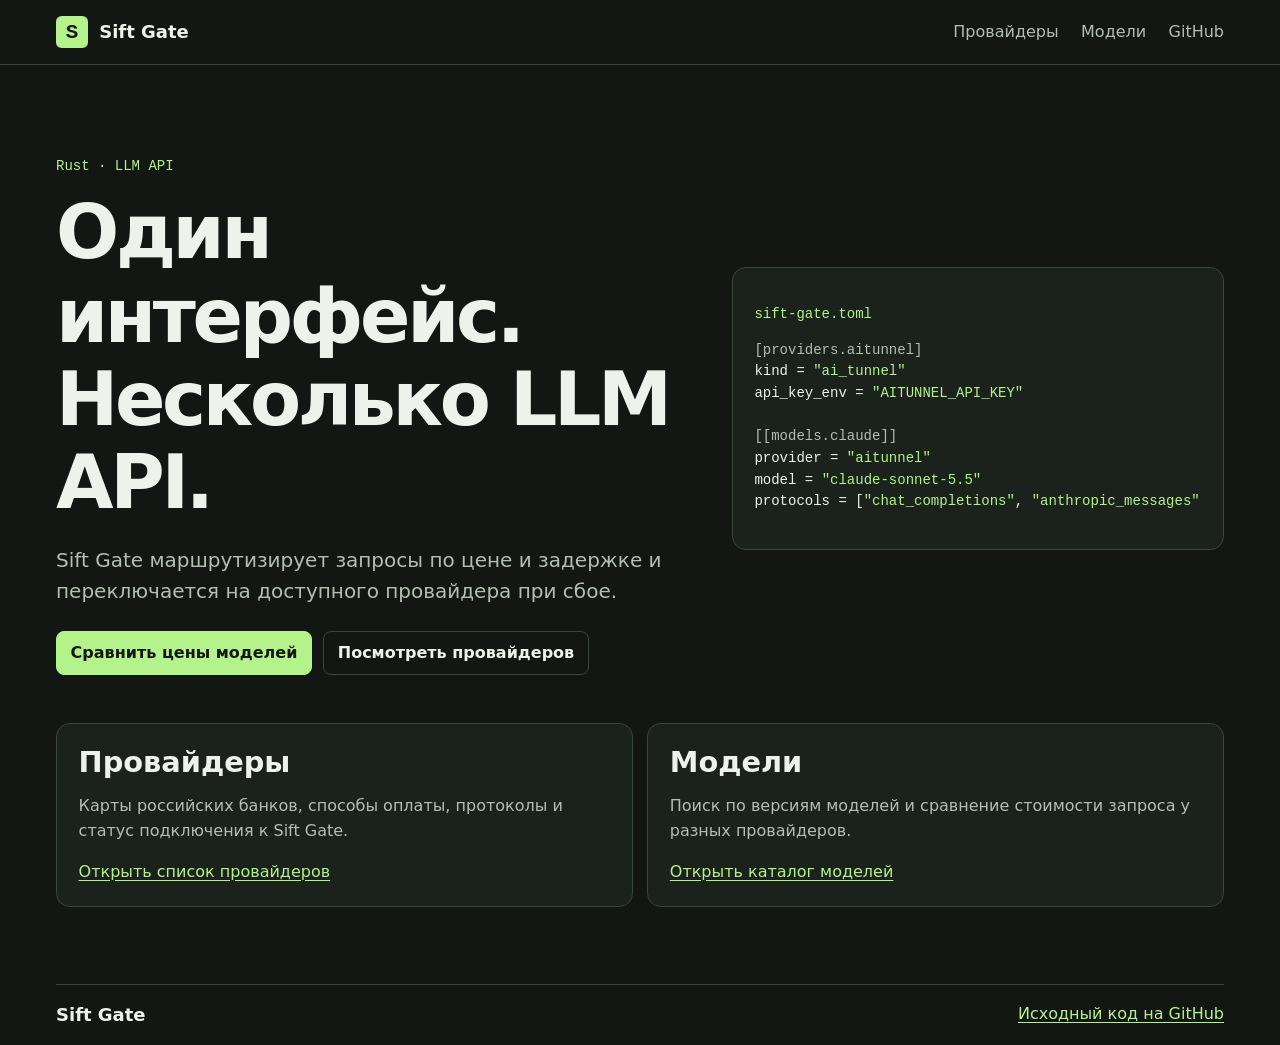
==== site/index.html @ dddf6aef "Publish Sift Gate and provider catalog" ====
<!doctype html>
<html lang="ru">
<head>
  <meta charset="utf-8">
  <meta name="viewport" content="width=device-width, initial-scale=1">
  <meta name="theme-color" content="#121713">
  <title>Sift Gate</title>
  <link rel="stylesheet" href="./style.css">

</head>
<body >
<header class="top"><div class="wrap bar"><a class="brand" href="./"><span class="mark" aria-hidden="true">S</span>Sift Gate</a><nav aria-label="Основная навигация"><a  href="./providers/">Провайдеры</a><a  href="./models/">Модели</a><a href="https://github.com/olluorg/sift-gate">GitHub</a></nav></div></header>
<main class="wrap">
<section class="hero"><div><p class="eyebrow">Rust · LLM API</p><h1>Один интерфейс.<br>Несколько LLM API.</h1>
<p class="lead">Sift Gate маршрутизирует запросы по цене и задержке и переключается на доступного провайдера при сбое.</p>
<div class="actions"><a class="button" href="./models/">Сравнить цены моделей</a><a class="button secondary" href="./providers/">Посмотреть провайдеров</a></div></div>
<div class="snippet"><p class="eyebrow">sift-gate.toml</p><pre><code><span class="muted">[providers.aitunnel]</span>
kind = <span>"ai_tunnel"</span>
api_key_env = <span>"AITUNNEL_API_KEY"</span>

<span class="muted">[[models.claude]]</span>
provider = <span>"aitunnel"</span>
model = <span>"claude-sonnet-5.5"</span>
protocols = [<span>"chat_completions"</span>, <span>"anthropic_messages"</span>]</code></pre></div>
</section>
<section class="links"><article><h2>Провайдеры</h2><p>Карты российских банков, способы оплаты, протоколы и статус подключения к Sift Gate.</p><a href="./providers/">Открыть список провайдеров</a></article><article><h2>Модели</h2><p>Поиск по версиям моделей и сравнение стоимости запроса у разных провайдеров.</p><a href="./models/">Открыть каталог моделей</a></article></section></main>
<footer class="wrap footer"><a class="brand" href="./">Sift Gate</a><a href="https://github.com/olluorg/sift-gate">Исходный код на GitHub</a></footer>
</body>
</html>
---- site/style.css ----
* { box-sizing: border-box; }
:root { color-scheme: dark; --bg: #121713; --panel: #1b221c; --ink: #edf3ea; --muted: #b2bfb2; --line: #39463b; --accent: #b4f28b; }
body { margin: 0; background: var(--bg); color: var(--ink); font: 1rem/1.55 system-ui, sans-serif; }
a { color: var(--accent); text-underline-offset: .2em; }
a:hover { color: #e0ffc8; }
:focus-visible { outline: 2px solid var(--accent); outline-offset: 4px; }
.wrap { width: min(100% - 2rem, 73rem); margin-inline: auto; }
.top { border-bottom: 1px solid var(--line); }
.bar, .footer { display: flex; justify-content: space-between; align-items: center; flex-wrap: wrap; gap: 1rem; padding-block: 1rem; }
.brand { display: inline-flex; align-items: center; gap: .7rem; color: var(--ink); text-decoration: none; font-weight: 750; font-size: 1.125rem; }
.mark { display: grid; place-items: center; width: 2rem; height: 2rem; background: var(--accent); color: var(--bg); font: 700 1.3rem ui-monospace, monospace; border-radius: .35rem; }
nav { display: flex; flex-wrap: wrap; gap: 1.4rem; }
nav a { color: var(--muted); text-decoration: none; }
nav [aria-current] { color: var(--accent); text-decoration: underline; }
main { min-height: 75vh; padding-block: clamp(2rem, 6vw, 5rem); }
.hero { display: grid; grid-template-columns: 1.3fr 1fr; align-items: center; gap: 2.25rem; }
h1, h2 { line-height: 1.12; }
h1 { font-size: clamp(2.1rem, 6vw, 4.65rem); letter-spacing: -.045em; margin: 0; }
h2 { font-size: clamp(1.3rem, 3vw, 1.8rem); margin: 0 0 .6rem; }
.lead { color: var(--muted); font-size: clamp(1rem, 2vw, 1.25rem); max-width: 45rem; }
.eyebrow { color: var(--accent); font-family: ui-monospace, monospace; font-size: .875rem; }
.actions { display: flex; gap: .7rem; flex-wrap: wrap; margin-top: 1.5rem; }
.button { display: inline-block; border-radius: .5rem; border: 1px solid var(--accent); background: var(--accent); color: var(--bg); padding: .55rem .85rem; font: inherit; font-weight: 650; text-decoration: none; cursor: pointer; }
.button:hover { color: var(--bg); background: #e0ffc8; }
.secondary { background: transparent; color: var(--ink); border-color: var(--line); }
.snippet, .links article, .card, .group, .controls { background: var(--panel); border: 1px solid var(--line); border-radius: .85rem; padding: clamp(.85rem, 2vw, 1.35rem); min-width: 0; }
.snippet pre { overflow: auto; font-size: .875rem; }
.snippet span { color: var(--accent); }
.snippet .muted { color: var(--muted); }
.links, .cards { display: grid; grid-template-columns: repeat(2, minmax(0, 1fr)); gap: .9rem; }
.links { margin-top: 3rem; }
.links p, .card p, .method, .summary, .footer { color: var(--muted); }
.intro { margin-bottom: 1.6rem; }
.controls { display: grid; grid-template-columns: 2fr 1fr auto; align-items: end; gap: 1rem; margin-bottom: .6rem; }
.controls.tokens { grid-template-columns: repeat(3, minmax(0, 1fr)); }
label { display: grid; gap: .35rem; min-width: 0; }
input, select { width: 100%; color: var(--ink); background: var(--bg); border: 1px solid var(--line); border-radius: .4rem; padding: .5rem .65rem; font: inherit; }
.check { display: flex; align-items: center; gap: .5rem; padding-block: .5rem; }
.check input { width: 1.15rem; height: 1.15rem; margin: 0; accent-color: var(--accent); }
.tags, .sources { display: flex; gap: .45rem .85rem; flex-wrap: wrap; }
.tag { padding: .18rem .48rem; border: 1px solid var(--line); border-radius: .4rem; font-size: .875rem; }
.good { color: var(--accent); }
.card code { overflow-wrap: anywhere; }
.card pre { overflow: auto; font-size: .875rem; }
.card details { margin: .8rem 0; }
.method { margin-block: .9rem; }
summary { cursor: pointer; }
.group { margin-bottom: .8rem; }
.group h2 { overflow-wrap: anywhere; }
.table-wrap { overflow-x: auto; }
table { width: 100%; border-collapse: collapse; text-align: left; }
td, th { border-top: 1px solid var(--line); padding: .55rem .4rem; vertical-align: top; }
th, small { font-size: .875rem; color: var(--muted); }
td:first-child { min-width: 10rem; overflow-wrap: anywhere; }
td strong { display: block; }
td:not(:first-child) { white-space: nowrap; }
.footer { border-top: 1px solid var(--line); }
[hidden] { display: none !important; }
@media (max-width: 48rem) { .hero, .cards, .links { grid-template-columns: 1fr; } .controls { grid-template-columns: 1fr 1fr; } .controls > label:first-child { grid-column: 1 / -1; } .controls.tokens > label:first-child { grid-column: auto; } }
@media (max-width: 27rem) { .controls.tokens { grid-template-columns: 1fr; } nav { gap: .8rem; } }
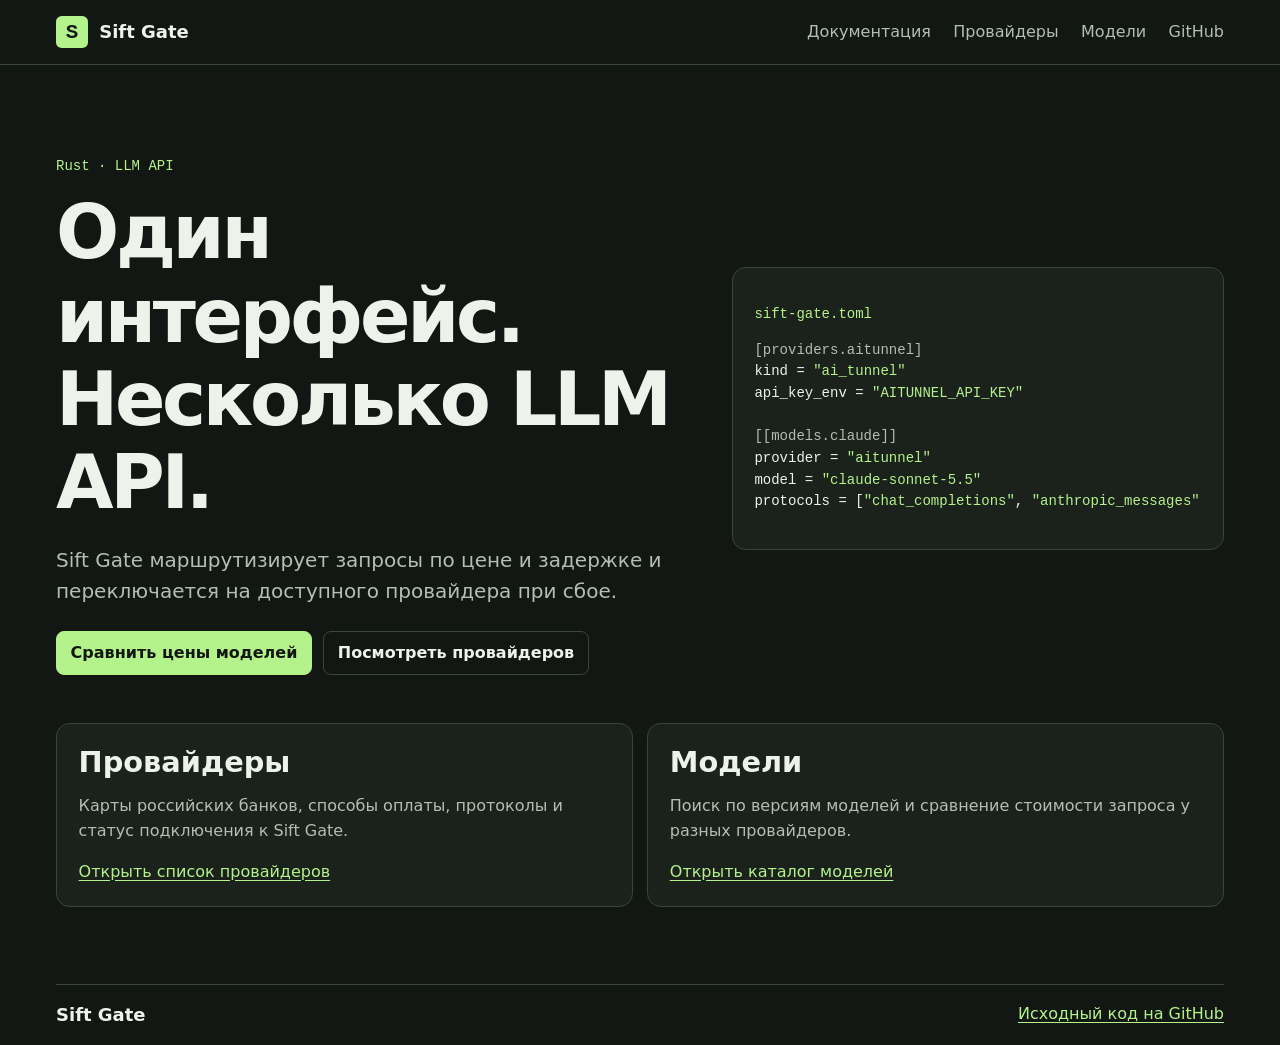
==== commit 67238921: "Publish library guide and Rust API reference" ====
--- a/site/index.html
+++ b/site/index.html
@@ -9,7 +9,7 @@
 
 </head>
 <body >
-<header class="top"><div class="wrap bar"><a class="brand" href="./"><span class="mark" aria-hidden="true">S</span>Sift Gate</a><nav aria-label="Основная навигация"><a  href="./providers/">Провайдеры</a><a  href="./models/">Модели</a><a href="https://github.com/olluorg/sift-gate">GitHub</a></nav></div></header>
+<header class="top"><div class="wrap bar"><a class="brand" href="./"><span class="mark" aria-hidden="true">S</span>Sift Gate</a><nav aria-label="Основная навигация"><a href="./docs/">Документация</a><a  href="./providers/">Провайдеры</a><a  href="./models/">Модели</a><a href="https://github.com/olluorg/sift-gate">GitHub</a></nav></div></header>
 <main class="wrap">
 <section class="hero"><div><p class="eyebrow">Rust · LLM API</p><h1>Один интерфейс.<br>Несколько LLM API.</h1>
 <p class="lead">Sift Gate маршрутизирует запросы по цене и задержке и переключается на доступного провайдера при сбое.</p>
--- a/site/style.css
+++ b/site/style.css
@@ -55,6 +55,11 @@
 td strong { display: block; }
 td:not(:first-child) { white-space: nowrap; }
 .footer { border-top: 1px solid var(--line); }
+.docs { max-width: 55rem; }
+.docs section + section, .docs nav + section { margin-top: 2.75rem; }
+.docs pre { overflow: auto; padding: 1rem; border: 1px solid var(--line); border-radius: .5rem; background: var(--panel); }
+.docs dt { font-weight: 650; margin-top: .6rem; }
+.docs dd { margin: 0; }
 [hidden] { display: none !important; }
 @media (max-width: 48rem) { .hero, .cards, .links { grid-template-columns: 1fr; } .controls { grid-template-columns: 1fr 1fr; } .controls > label:first-child { grid-column: 1 / -1; } .controls.tokens > label:first-child { grid-column: auto; } }
 @media (max-width: 27rem) { .controls.tokens { grid-template-columns: 1fr; } nav { gap: .8rem; } }
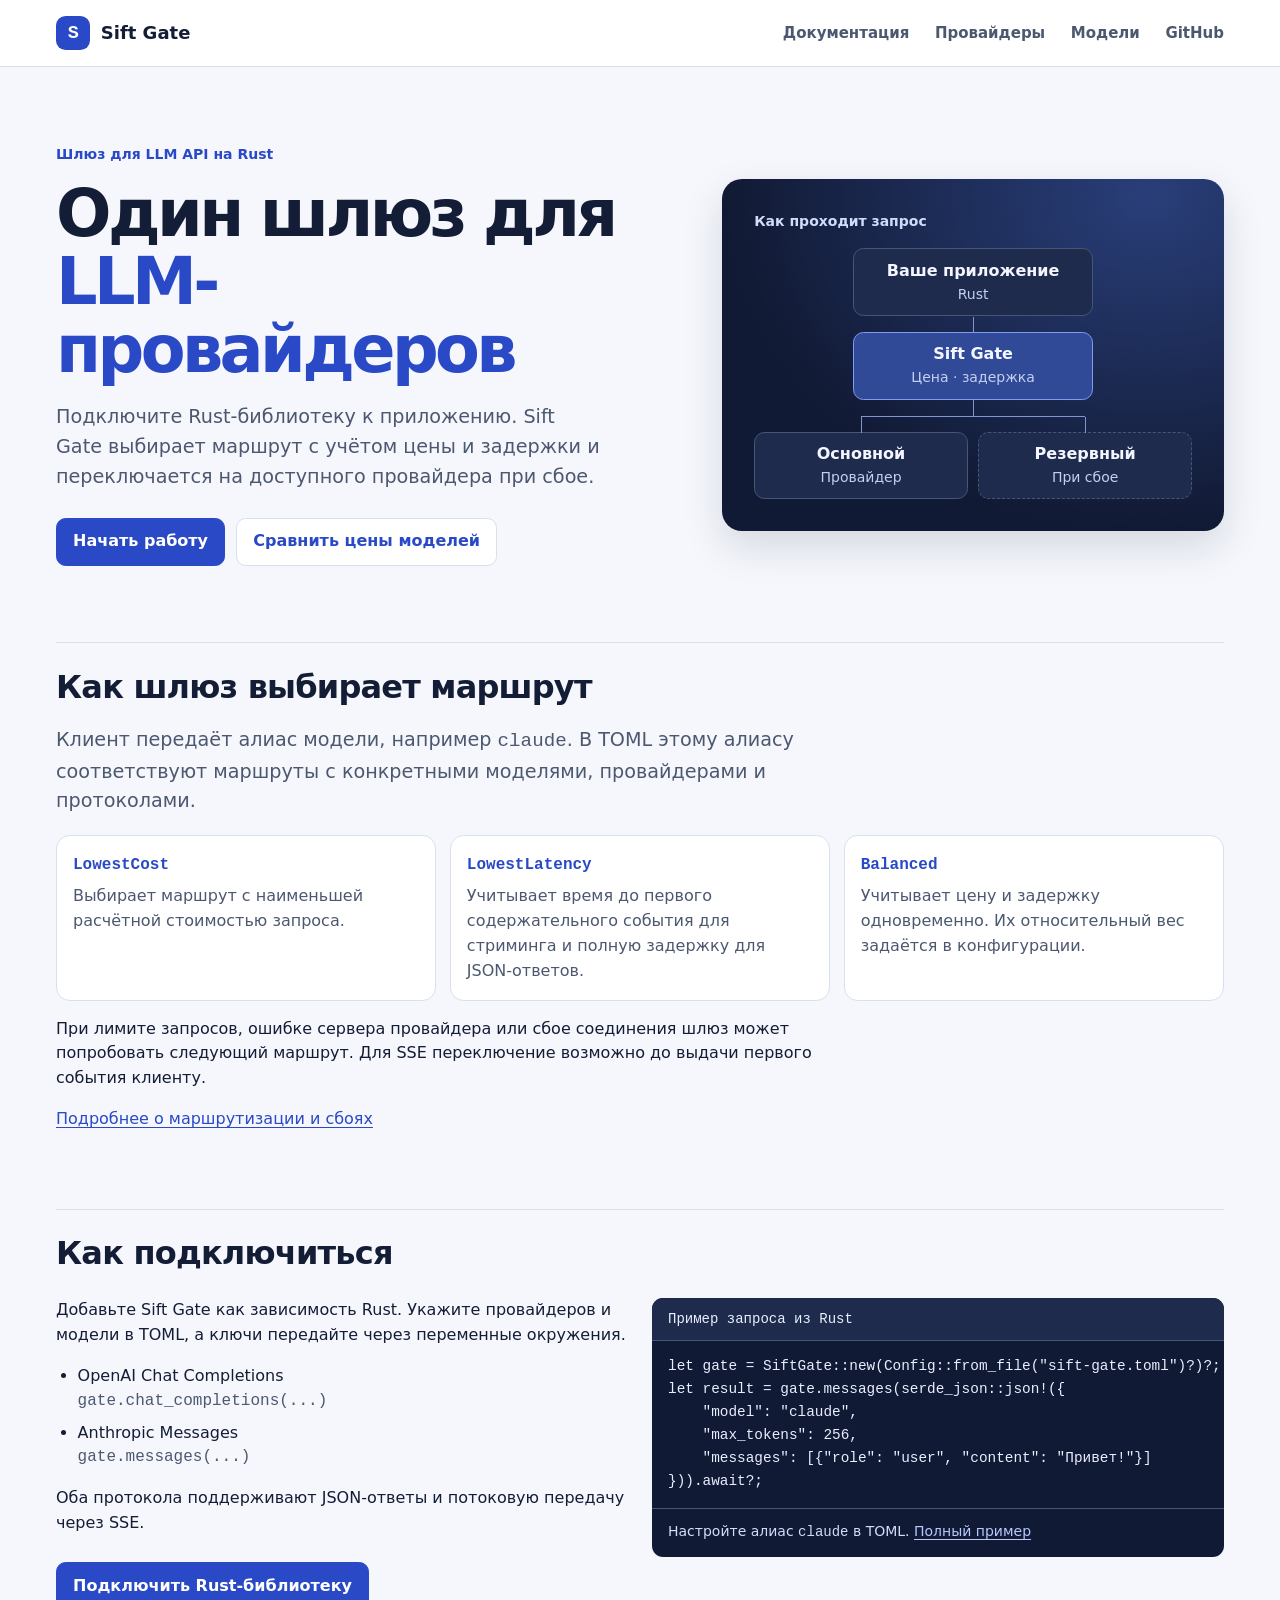
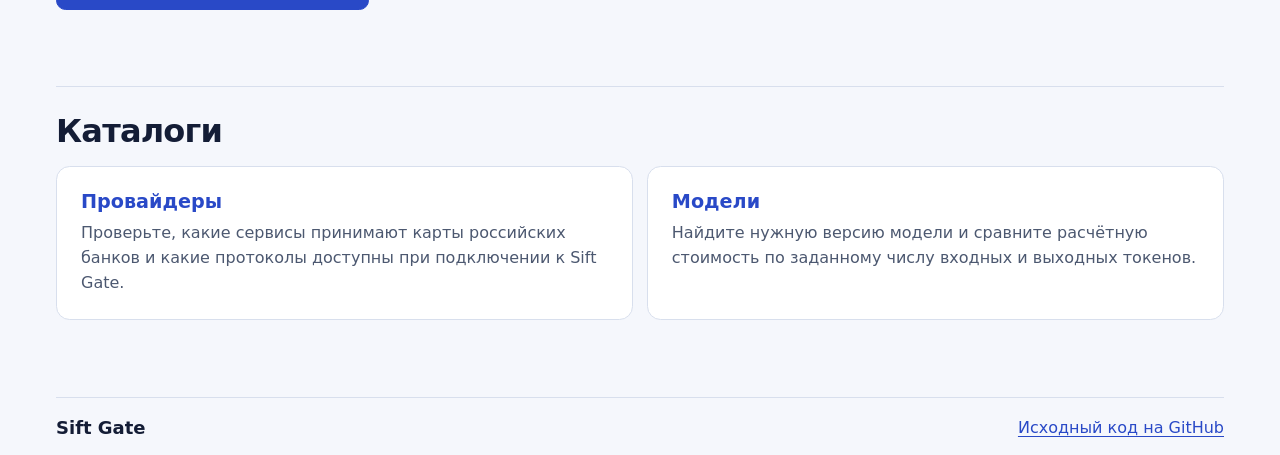
==== commit c55052dd: "Redesign site theme and expand homepage" ====
--- a/site/index.html
+++ b/site/index.html
@@ -3,27 +3,86 @@
 <head>
   <meta charset="utf-8">
   <meta name="viewport" content="width=device-width, initial-scale=1">
-  <meta name="theme-color" content="#121713">
-  <title>Sift Gate</title>
+  <meta name="theme-color" content="#f5f7fc">
+  <meta name="description" content="Sift Gate маршрутизирует LLM-запросы между провайдерами. Сравните цены моделей и подключите шлюз к своему приложению.">
+  <title>Sift Gate — шлюз для LLM API</title>
   <link rel="stylesheet" href="./style.css">
-
 </head>
-<body >
-<header class="top"><div class="wrap bar"><a class="brand" href="./"><span class="mark" aria-hidden="true">S</span>Sift Gate</a><nav aria-label="Основная навигация"><a href="./docs/">Документация</a><a  href="./providers/">Провайдеры</a><a  href="./models/">Модели</a><a href="https://github.com/olluorg/sift-gate">GitHub</a></nav></div></header>
-<main class="wrap">
-<section class="hero"><div><p class="eyebrow">Rust · LLM API</p><h1>Один интерфейс.<br>Несколько LLM API.</h1>
-<p class="lead">Sift Gate маршрутизирует запросы по цене и задержке и переключается на доступного провайдера при сбое.</p>
-<div class="actions"><a class="button" href="./models/">Сравнить цены моделей</a><a class="button secondary" href="./providers/">Посмотреть провайдеров</a></div></div>
-<div class="snippet"><p class="eyebrow">sift-gate.toml</p><pre><code><span class="muted">[providers.aitunnel]</span>
-kind = <span>"ai_tunnel"</span>
-api_key_env = <span>"AITUNNEL_API_KEY"</span>
-
-<span class="muted">[[models.claude]]</span>
-provider = <span>"aitunnel"</span>
-model = <span>"claude-sonnet-5.5"</span>
-protocols = [<span>"chat_completions"</span>, <span>"anthropic_messages"</span>]</code></pre></div>
-</section>
-<section class="links"><article><h2>Провайдеры</h2><p>Карты российских банков, способы оплаты, протоколы и статус подключения к Sift Gate.</p><a href="./providers/">Открыть список провайдеров</a></article><article><h2>Модели</h2><p>Поиск по версиям моделей и сравнение стоимости запроса у разных провайдеров.</p><a href="./models/">Открыть каталог моделей</a></article></section></main>
+<body>
+<a class="skip" href="#content">К содержимому</a>
+<header class="top"><div class="wrap bar"><a class="brand" href="./" aria-current="page"><span class="mark" aria-hidden="true">S</span>Sift Gate</a><nav aria-label="Основная навигация"><a href="./docs/">Документация</a><a href="./providers/">Провайдеры</a><a href="./models/">Модели</a><a href="https://github.com/olluorg/sift-gate">GitHub</a></nav></div></header>
+<main class="wrap home" id="content">
+  <section class="hero" aria-labelledby="hero-title">
+    <div>
+      <p class="eyebrow">Шлюз для LLM API на Rust</p>
+      <h1 id="hero-title">Один шлюз для <em>LLM-провайдеров</em></h1>
+      <p class="lead">Подключите Rust-библиотеку к приложению. Sift Gate выбирает маршрут с учётом цены и задержки и переключается на доступного провайдера при сбое.</p>
+      <div class="actions">
+        <a class="button" href="./docs/">Начать работу</a>
+        <a class="button secondary" href="./models/">Сравнить цены моделей</a>
+      </div>
+    </div>
+    <figure class="routing-flow">
+      <figcaption>Как проходит запрос</figcaption>
+      <div class="flow-node flow-client">Ваше приложение <small>Rust</small></div>
+      <div class="flow-node flow-gate">Sift Gate <small>Цена · задержка</small></div>
+      <ul class="flow-routes">
+        <li class="flow-node">Основной <small>Провайдер</small></li>
+        <li class="flow-node">Резервный <small>При сбое</small></li>
+      </ul>
+    </figure>
+  </section>
+  <section class="home-section" aria-labelledby="routing-title">
+    <h2 id="routing-title">Как шлюз выбирает маршрут</h2>
+    <p class="lead">Клиент передаёт алиас модели, например <code>claude</code>. В TOML этому алиасу соответствуют маршруты с конкретными моделями, провайдерами и протоколами.</p>
+    <dl class="strategy-grid">
+      <div><dt><code>LowestCost</code></dt><dd>Выбирает маршрут с наименьшей расчётной стоимостью запроса.</dd></div>
+      <div><dt><code>LowestLatency</code></dt><dd>Учитывает время до первого содержательного события для стриминга и полную задержку для JSON-ответов.</dd></div>
+      <div><dt><code>Balanced</code></dt><dd>Учитывает цену и задержку одновременно. Их относительный вес задаётся в конфигурации.</dd></div>
+    </dl>
+    <p>При лимите запросов, ошибке сервера провайдера или сбое соединения шлюз может попробовать следующий маршрут. Для SSE переключение возможно до выдачи первого события клиенту.</p>
+    <a href="./docs/#routing">Подробнее о маршрутизации и сбоях</a>
+  </section>
+  <section class="home-section" aria-labelledby="connect-title">
+    <h2 id="connect-title">Как подключиться</h2>
+    <div class="connect-grid">
+      <div>
+        <p>Добавьте Sift Gate как зависимость Rust. Укажите провайдеров и модели в TOML, а ключи передайте через переменные окружения.</p>
+        <ul class="protocol-list">
+          <li>OpenAI Chat Completions <code>gate.chat_completions(...)</code></li>
+          <li>Anthropic Messages <code>gate.messages(...)</code></li>
+        </ul>
+        <p>Оба протокола поддерживают JSON-ответы и потоковую передачу через SSE.</p>
+        <div class="actions">
+          <a class="button" href="./docs/#setup">Подключить Rust-библиотеку</a>
+        </div>
+      </div>
+      <figure class="code-block connect-example">
+        <figcaption>Пример запроса из Rust</figcaption>
+        <pre tabindex="0"><code>let gate = SiftGate::new(Config::from_file("sift-gate.toml")?)?;
+let result = gate.messages(serde_json::json!({
+    "model": "claude",
+    "max_tokens": 256,
+    "messages": [{"role": "user", "content": "Привет!"}]
+})).await?;</code></pre>
+        <p>Настройте алиас <code>claude</code> в TOML. <a href="./docs/#requests">Полный пример</a></p>
+      </figure>
+    </div>
+  </section>
+  <section class="home-section" aria-labelledby="catalog-title">
+    <h2 id="catalog-title">Каталоги</h2>
+    <div class="catalog-grid">
+      <a class="section-card" href="./providers/">
+        <h3>Провайдеры</h3>
+        <p>Проверьте, какие сервисы принимают карты российских банков и какие протоколы доступны при подключении к Sift Gate.</p>
+      </a>
+      <a class="section-card" href="./models/">
+        <h3>Модели</h3>
+        <p>Найдите нужную версию модели и сравните расчётную стоимость по заданному числу входных и выходных токенов.</p>
+      </a>
+    </div>
+  </section>
+</main>
 <footer class="wrap footer"><a class="brand" href="./">Sift Gate</a><a href="https://github.com/olluorg/sift-gate">Исходный код на GitHub</a></footer>
 </body>
 </html>
--- a/site/style.css
+++ b/site/style.css
@@ -1,35 +1,46 @@
 * { box-sizing: border-box; }
-:root { color-scheme: dark; --bg: #121713; --panel: #1b221c; --ink: #edf3ea; --muted: #b2bfb2; --line: #39463b; --accent: #b4f28b; }
+:root {
+  color-scheme: light;
+  --bg: #f5f7fc;
+  --panel: #fff;
+  --ink: #141d36;
+  --muted: #4c5870;
+  --line: #d8dfed;
+  --accent: #2949c7;
+  --accent-hover: #1e359a;
+  --accent-soft: #eaf0ff;
+  --night: #111a34;
+  --night-panel: #1e2b4d;
+  --night-line: #465677;
+}
 body { margin: 0; background: var(--bg); color: var(--ink); font: 1rem/1.55 system-ui, sans-serif; }
 a { color: var(--accent); text-underline-offset: .2em; }
-a:hover { color: #e0ffc8; }
+a:hover { color: var(--accent-hover); }
 :focus-visible { outline: 2px solid var(--accent); outline-offset: 4px; }
+.skip { position: absolute; z-index: 2; inset: .5rem auto auto .5rem; transform: translateY(-150%); padding: .4rem .8rem; background: var(--panel); }
+.skip:focus { transform: none; }
 .wrap { width: min(100% - 2rem, 73rem); margin-inline: auto; }
-.top { border-bottom: 1px solid var(--line); }
-.bar, .footer { display: flex; justify-content: space-between; align-items: center; flex-wrap: wrap; gap: 1rem; padding-block: 1rem; }
-.brand { display: inline-flex; align-items: center; gap: .7rem; color: var(--ink); text-decoration: none; font-weight: 750; font-size: 1.125rem; }
-.mark { display: grid; place-items: center; width: 2rem; height: 2rem; background: var(--accent); color: var(--bg); font: 700 1.3rem ui-monospace, monospace; border-radius: .35rem; }
-nav { display: flex; flex-wrap: wrap; gap: 1.4rem; }
-nav a { color: var(--muted); text-decoration: none; }
+.top { border-bottom: 1px solid var(--line); background: var(--panel); }
+.bar, .footer { display: flex; justify-content: space-between; align-items: center; flex-wrap: wrap; gap: .8rem 1.2rem; padding-block: 1rem; }
+.brand { display: inline-flex; align-items: center; gap: .65rem; color: var(--ink); text-decoration: none; font-weight: 760; font-size: 1.125rem; }
+.mark { display: grid; place-items: center; width: 2.15rem; height: 2.15rem; background: var(--accent); color: #fff; font: 700 1.15rem ui-monospace, monospace; border-radius: .6rem; }
+nav { display: flex; flex-wrap: wrap; gap: .45rem clamp(.85rem, 2vw, 1.65rem); }
+nav a { color: var(--muted); text-decoration: none; font-size: .9375rem; font-weight: 580; }
 nav [aria-current] { color: var(--accent); text-decoration: underline; }
 main { min-height: 75vh; padding-block: clamp(2rem, 6vw, 5rem); }
-.hero { display: grid; grid-template-columns: 1.3fr 1fr; align-items: center; gap: 2.25rem; }
-h1, h2 { line-height: 1.12; }
-h1 { font-size: clamp(2.1rem, 6vw, 4.65rem); letter-spacing: -.045em; margin: 0; }
-h2 { font-size: clamp(1.3rem, 3vw, 1.8rem); margin: 0 0 .6rem; }
-.lead { color: var(--muted); font-size: clamp(1rem, 2vw, 1.25rem); max-width: 45rem; }
-.eyebrow { color: var(--accent); font-family: ui-monospace, monospace; font-size: .875rem; }
-.actions { display: flex; gap: .7rem; flex-wrap: wrap; margin-top: 1.5rem; }
-.button { display: inline-block; border-radius: .5rem; border: 1px solid var(--accent); background: var(--accent); color: var(--bg); padding: .55rem .85rem; font: inherit; font-weight: 650; text-decoration: none; cursor: pointer; }
-.button:hover { color: var(--bg); background: #e0ffc8; }
-.secondary { background: transparent; color: var(--ink); border-color: var(--line); }
-.snippet, .links article, .card, .group, .controls { background: var(--panel); border: 1px solid var(--line); border-radius: .85rem; padding: clamp(.85rem, 2vw, 1.35rem); min-width: 0; }
-.snippet pre { overflow: auto; font-size: .875rem; }
-.snippet span { color: var(--accent); }
-.snippet .muted { color: var(--muted); }
-.links, .cards { display: grid; grid-template-columns: repeat(2, minmax(0, 1fr)); gap: .9rem; }
-.links { margin-top: 3rem; }
-.links p, .card p, .method, .summary, .footer { color: var(--muted); }
+h1, h2, h3 { line-height: 1.12; }
+h1 { font-size: clamp(2.1rem, 6vw, 4.65rem); letter-spacing: -.055em; margin: 0; }
+h2 { font-size: clamp(1.35rem, 3vw, 2rem); letter-spacing: -.025em; margin: 0 0 .65rem; }
+.lead { color: var(--muted); font-size: clamp(1rem, 2vw, 1.2rem); max-width: 43rem; }
+.eyebrow { color: var(--accent); font-size: .875rem; font-weight: 720; }
+.actions { display: flex; gap: .7rem; flex-wrap: wrap; margin-top: 1.65rem; }
+.button { display: inline-block; border-radius: .6rem; border: 1px solid var(--accent); background: var(--accent); color: #fff; padding: .65rem 1rem; font: inherit; font-weight: 650; text-decoration: none; cursor: pointer; }
+.button:hover { color: #fff; background: var(--accent-hover); border-color: var(--accent-hover); }
+.secondary { background: var(--panel); color: var(--accent); border-color: var(--line); }
+.secondary:hover { color: var(--accent-hover); background: var(--accent-soft); border-color: var(--accent); }
+.card, .group, .controls { background: var(--panel); border: 1px solid var(--line); border-radius: .85rem; padding: clamp(.85rem, 2vw, 1.35rem); min-width: 0; }
+.cards { display: grid; grid-template-columns: repeat(2, minmax(0, 1fr)); gap: .9rem; }
+.card p, .method, .summary, .footer { color: var(--muted); }
 .intro { margin-bottom: 1.6rem; }
 .controls { display: grid; grid-template-columns: 2fr 1fr auto; align-items: end; gap: 1rem; margin-bottom: .6rem; }
 .controls.tokens { grid-template-columns: repeat(3, minmax(0, 1fr)); }
@@ -42,6 +53,12 @@
 .good { color: var(--accent); }
 .card code { overflow-wrap: anywhere; }
 .card pre { overflow: auto; font-size: .875rem; }
+.code-block { margin: .95rem 0; border-radius: .7rem; overflow: hidden; background: var(--night); color: #e9eeff; }
+.code-block figcaption { display: flex; min-height: 2.65rem; align-items: center; justify-content: space-between; padding: .35rem 1rem; border-bottom: 1px solid var(--night-line); background: var(--night-panel); color: #e9eeff; font: .875rem ui-monospace, monospace; }
+.code-block button { cursor: pointer; font: inherit; font-family: system-ui, sans-serif; color: #fff; min-width: 7.5rem; background: transparent; border: 1px solid #8595bc; border-radius: .35rem; padding: .18rem .5rem; }
+.code-block button:hover { background: #35466d; }
+.code-block > pre { margin: 0; padding: .9rem 1rem; overflow: auto; font: .9rem/1.6 ui-monospace, Consolas, monospace; color-scheme: dark; }
+.code-block pre:focus-visible { outline-offset: -4px; }
 .card details { margin: .8rem 0; }
 .method { margin-block: .9rem; }
 summary { cursor: pointer; }
@@ -55,11 +72,70 @@
 td strong { display: block; }
 td:not(:first-child) { white-space: nowrap; }
 .footer { border-top: 1px solid var(--line); }
-.docs { max-width: 55rem; }
-.docs section + section, .docs nav + section { margin-top: 2.75rem; }
-.docs pre { overflow: auto; padding: 1rem; border: 1px solid var(--line); border-radius: .5rem; background: var(--panel); }
-.docs dt { font-weight: 650; margin-top: .6rem; }
-.docs dd { margin: 0; }
 [hidden] { display: none !important; }
-@media (max-width: 48rem) { .hero, .cards, .links { grid-template-columns: 1fr; } .controls { grid-template-columns: 1fr 1fr; } .controls > label:first-child { grid-column: 1 / -1; } .controls.tokens > label:first-child { grid-column: auto; } }
+@media (max-width: 48rem) { .cards { grid-template-columns: 1fr; } .controls { grid-template-columns: 1fr 1fr; } .controls > label:first-child { grid-column: 1 / -1; } .controls.tokens > label:first-child { grid-column: auto; } }
 @media (max-width: 27rem) { .controls.tokens { grid-template-columns: 1fr; } nav { gap: .8rem; } }
+
+.home { padding-block: clamp(2.25rem, 6vw, 5rem) clamp(3rem, 6vw, 5rem); }
+.hero { display: grid; grid-template-columns: minmax(0, 1.2fr) minmax(0, 1fr); align-items: center; gap: clamp(2rem, 5vw, 4rem); }
+.hero .eyebrow { margin: 0 0 .9rem; }
+.hero h1 { font-size: clamp(2rem, 5.1vw, 4.65rem); line-height: 1.04; overflow-wrap: anywhere; }
+.hero h1 em { display: block; color: var(--accent); font-style: normal; }
+.hero .lead { max-width: 34rem; margin: 1.15rem 0 0; }
+
+.routing-flow {
+  --flow-line: #8295ce;
+  margin: 0;
+  border-radius: 1.25rem;
+  padding: clamp(1rem, 3vw, 2rem);
+  color: #f3f6ff;
+  background:
+    radial-gradient(ellipse at 85% 5%, #293e79, transparent 70%),
+    var(--night);
+  box-shadow: 0 1rem 2.5rem #111a3422;
+}
+.routing-flow figcaption { margin-bottom: 1rem; color: #d1dcfb; font-size: .875rem; font-weight: 650; }
+.flow-node { position: relative; border: 1px solid var(--night-line); border-radius: .65rem; padding: .6rem .5rem; background: var(--night-panel); text-align: center; font-weight: 700; }
+.flow-node small { display: block; color: #c3d0f0; font-weight: 450; }
+.flow-client, .flow-gate { width: min(100%, 15rem); margin-inline: auto; }
+.flow-gate { margin-top: 1rem; background: #314a98; border-color: #829bf4; }
+.flow-gate::before, .flow-routes::before, .flow-routes .flow-node::before {
+  position: absolute;
+  left: 50%;
+  width: 1px;
+  height: 1rem;
+  background: var(--flow-line);
+  content: "";
+}
+.flow-gate::before, .flow-routes .flow-node::before { bottom: 100%; }
+.flow-routes { position: relative; display: grid; grid-template-columns: repeat(2, minmax(0, 1fr)); gap: .65rem; margin: 0; padding: 2rem 0 0; list-style: none; }
+.flow-routes::before { top: 0; }
+.flow-routes::after { position: absolute; top: 1rem; inset-inline: calc(25% - .1625rem); height: 1px; background: var(--flow-line); content: ""; }
+.flow-routes .flow-node:last-child { border-style: dashed; }
+
+.home-section { margin-top: clamp(2.75rem, 6vw, 5rem); border-top: 1px solid var(--line); padding-top: 1.65rem; }
+.home-section > p { max-width: 48rem; }
+.catalog-grid, .strategy-grid { display: grid; grid-template-columns: repeat(3, minmax(0, 1fr)); gap: .85rem; margin-top: 1rem; }
+.catalog-grid { grid-template-columns: repeat(2, minmax(0, 1fr)); }
+.strategy-grid > div { border: 1px solid var(--line); border-radius: .85rem; background: var(--panel); padding: 1rem; }
+.strategy-grid dt { color: var(--accent); font-weight: 750; }
+.strategy-grid dd { margin: .4rem 0 0; color: var(--muted); }
+.connect-grid { display: grid; grid-template-columns: repeat(2, minmax(0, 1fr)); align-items: start; gap: 1.5rem; }
+.protocol-list { padding-left: 1.35rem; }
+.protocol-list li + li { margin-top: .45rem; }
+.protocol-list code { display: block; color: var(--muted); overflow-wrap: anywhere; }
+.connect-example { margin: 1rem 0 0; }
+.connect-example p { margin: 0; border-top: 1px solid var(--night-line); padding: .8rem 1rem; color: #d1dcfb; font-size: .875rem; }
+.connect-example a { color: #b7c9ff; }
+.connect-example :focus-visible { outline-color: #b7c9ff; }
+.section-card { display: block; border: 1px solid var(--line); border-radius: .85rem; background: var(--panel); padding: clamp(1rem, 2.5vw, 1.5rem); text-decoration: none; }
+.section-card:hover { border-color: var(--accent); background: var(--accent-soft); }
+.section-card h3 { margin: 0; font-size: 1.2rem; }
+.section-card p { margin: .55rem 0 0; color: var(--muted); }
+
+@media (max-width: 52rem) {
+  .hero, .connect-grid { grid-template-columns: minmax(0, 1fr); }
+}
+@media (max-width: 40rem) {
+  .catalog-grid, .strategy-grid { grid-template-columns: minmax(0, 1fr); }
+}
